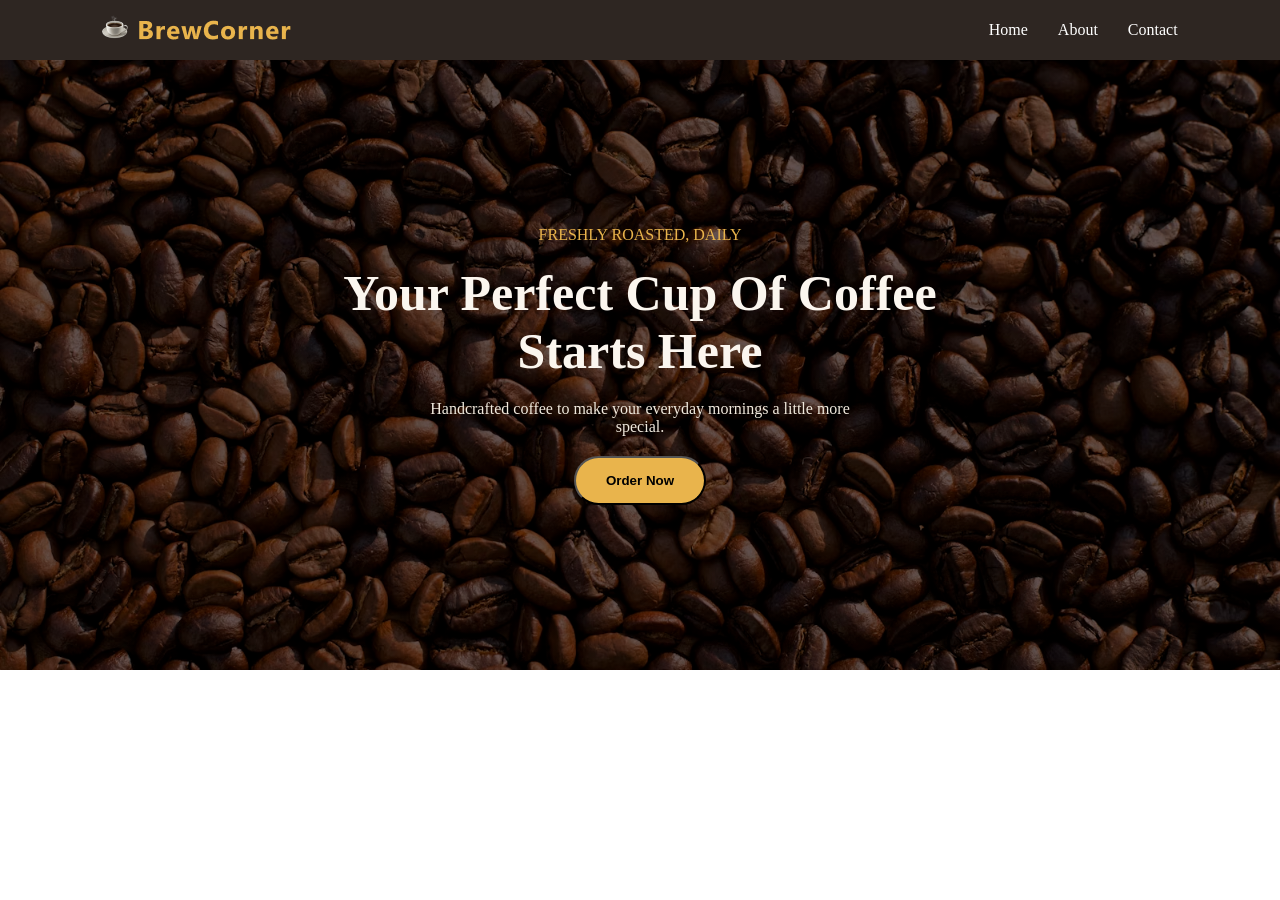
==== index.html @ 5af66982 "nav and header compleate" ====
<!doctype html>
<html lang="en">
  <head>
    <meta charset="UTF-8" />
    <meta name="viewport" content="width=device-width, initial-scale=1.0" />
    <title>BrawCorner</title>
    <link rel="stylesheet" href="style/style.css" />
  </head>
  <body>
    <!-- Nav Section -->
    <nav>
      <!-- Left nav -->
      <div class="nav-container">
        <img src="image/logo.png" alt="" />
      </div>
      <!-- Right nav -->
      <div class="nav-right">
        <ul>
          <li><a href="">Home</a></li>
          <li><a href="">About</a></li>
          <li><a href="">Contact</a></li>
        </ul>
      </div>
    </nav>
    <header>
      <section>
        <div>
          <p style="color: #E9B44C;">FRESHLY ROASTED, DAILY</p>
          <h2 >Your Perfect Cup Of Coffee <br> Starts Here</h2>
          <p style="color: #F0E9DD; margin-bottom: 20px;">
            Handcrafted coffee to make your everyday mornings a little more <br>
            special.
          </p>
          <button class="btn">Order Now</button>
        </div>
      </section>
    </header>
    <main></main>
    <footer></footer>
  </body>
</html>
---- style/style.css ----
* {
  margin: 0;
  padding: 0;
}
/* Common */
.btn {
  padding: 15px 30px;
  border-radius: 60px;
  font-weight: bold;
  background-color: #E9B44C;
}
/* Nav Section */
nav {
  display: flex;
  justify-content: space-between;
  background-color: #2e2622;
  padding: 15px 8%;
  align-items: center;
}
.nav-right ul {
  display: flex;
  list-style: none;
  gap: 30px;
}
.nav-right ul li a {
  text-decoration: none;
  color: white;
}
/* Header Section */
header {
  background-image:
    linear-gradient(rgba(0, 0, 0, 0.5), rgba(0, 0, 0, 0.5)),
    url(../image/bg-image.avif);
  height: 610px;
  /* width: 1440px; */
  background-size: cover;
  background-position: center;
  background-repeat: no-repeat;
  display: grid;
  justify-content: center;
  align-items: center;
  text-align: center;
  margin-bottom: 50px;
}
header section div h2 {
  color: #fbf6ef;
  font-size: 50px;
  margin-top: 20px;
  margin-bottom: 20px;
}
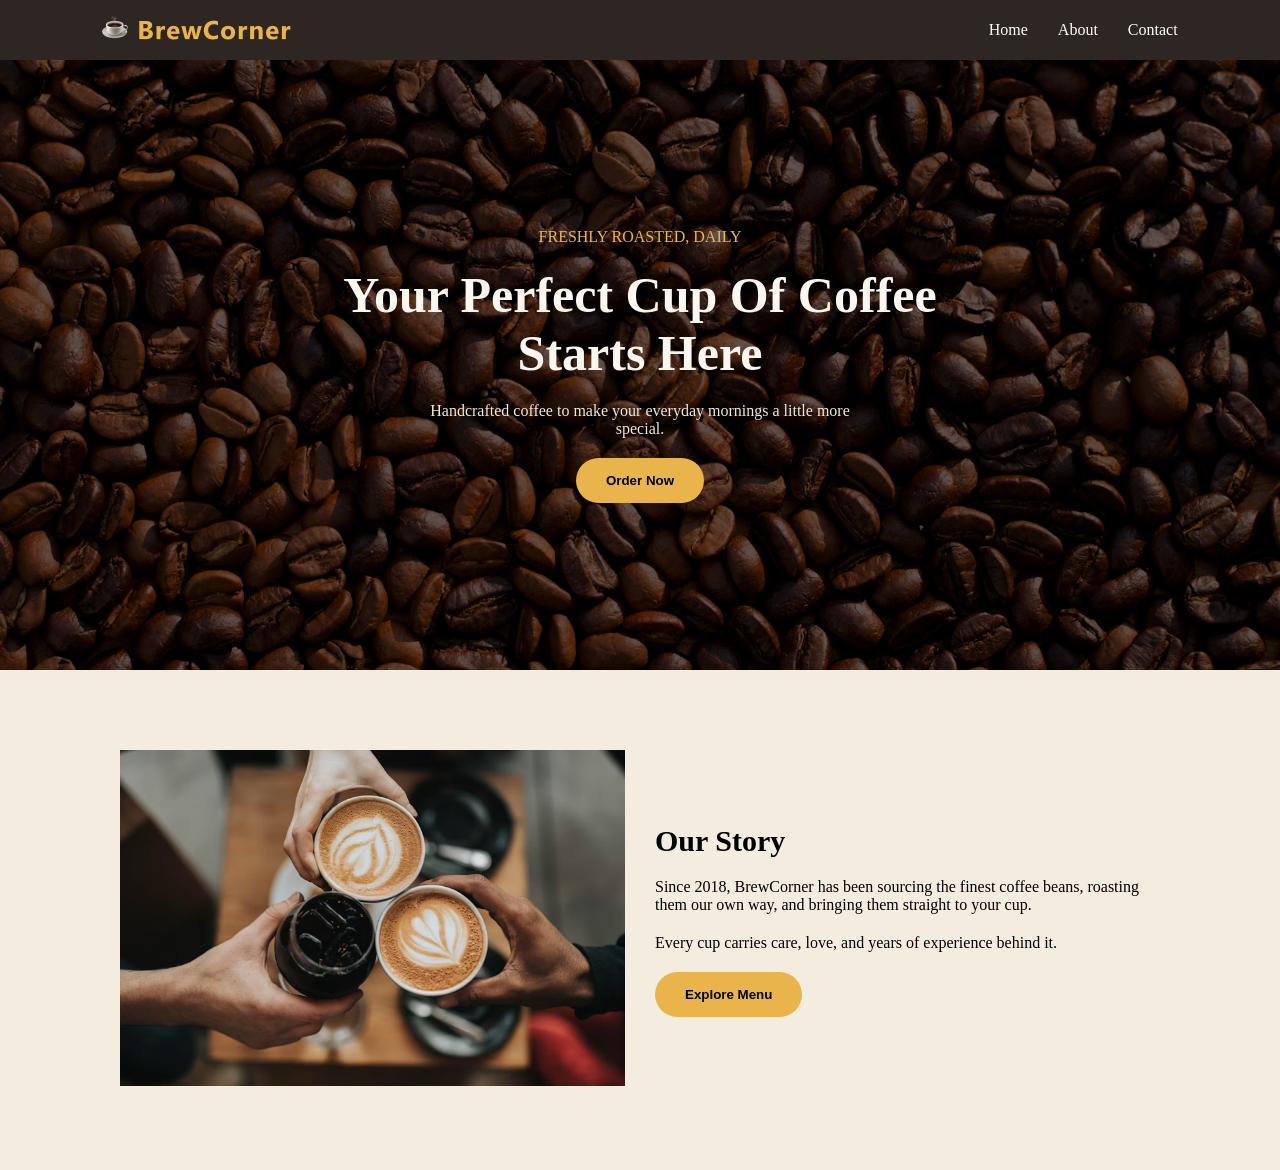
==== commit 05486fc9: "Our Story section compleate" ====
--- a/index.html
+++ b/index.html
@@ -23,19 +23,46 @@
       </div>
     </nav>
     <header>
+      <!-- Header Section -->
       <section>
         <div>
-          <p style="color: #E9B44C;">FRESHLY ROASTED, DAILY</p>
-          <h2 >Your Perfect Cup Of Coffee <br> Starts Here</h2>
-          <p style="color: #F0E9DD; margin-bottom: 20px;">
-            Handcrafted coffee to make your everyday mornings a little more <br>
+          <p style="color: #e9b44c">FRESHLY ROASTED, DAILY</p>
+          <h2>
+            Your Perfect Cup Of Coffee <br />
+            Starts Here
+          </h2>
+          <p style="color: #f0e9dd; margin-bottom: 20px">
+            Handcrafted coffee to make your everyday mornings a little more
+            <br />
             special.
           </p>
           <button class="btn">Order Now</button>
         </div>
       </section>
     </header>
-    <main></main>
+    <main>
+      <!-- Our Story Section -->
+      <section class="main-container">
+        <div class="story-main-container">
+          <!-- Left site -->
+          <div >
+            <img style="width: 100%;" src="image/our-story.avif" alt="" />
+          </div>
+          <!-- Right site -->
+          <div>
+            <h3 style="font-size: 30px;">Our Story</h3>
+            <p style="margin-top: 20px; margin-bottom: 20px;">
+              Since 2018, BrewCorner has been sourcing the finest coffee beans,
+              roasting them our own way, and bringing them straight to your cup.
+            </p>
+            <p style="margin-bottom: 20px;">
+              Every cup carries care, love, and years of experience behind it.
+            </p>
+            <button class="btn">Explore Menu</button>
+          </div>
+        </div>
+      </section>
+    </main>
     <footer></footer>
   </body>
 </html>
--- a/style/style.css
+++ b/style/style.css
@@ -8,6 +8,7 @@
   border-radius: 60px;
   font-weight: bold;
   background-color: #E9B44C;
+  border: none;
 }
 /* Nav Section */
 nav {
@@ -40,7 +41,7 @@
   justify-content: center;
   align-items: center;
   text-align: center;
-  margin-bottom: 50px;
+ 
 }
 header section div h2 {
   color: #fbf6ef;
@@ -48,3 +49,18 @@
   margin-top: 20px;
   margin-bottom: 20px;
 }
+/* Our Story Section */
+.main-container{
+  background-color: #f5ece0;
+}
+.story-main-container{
+  display: grid;
+  grid-template-columns: repeat(2, 1fr);
+  justify-content: center;
+  /* text-align: center; */
+  align-items: center;
+  gap: 30px;
+  padding: 80px 120px;
+ 
+
+}
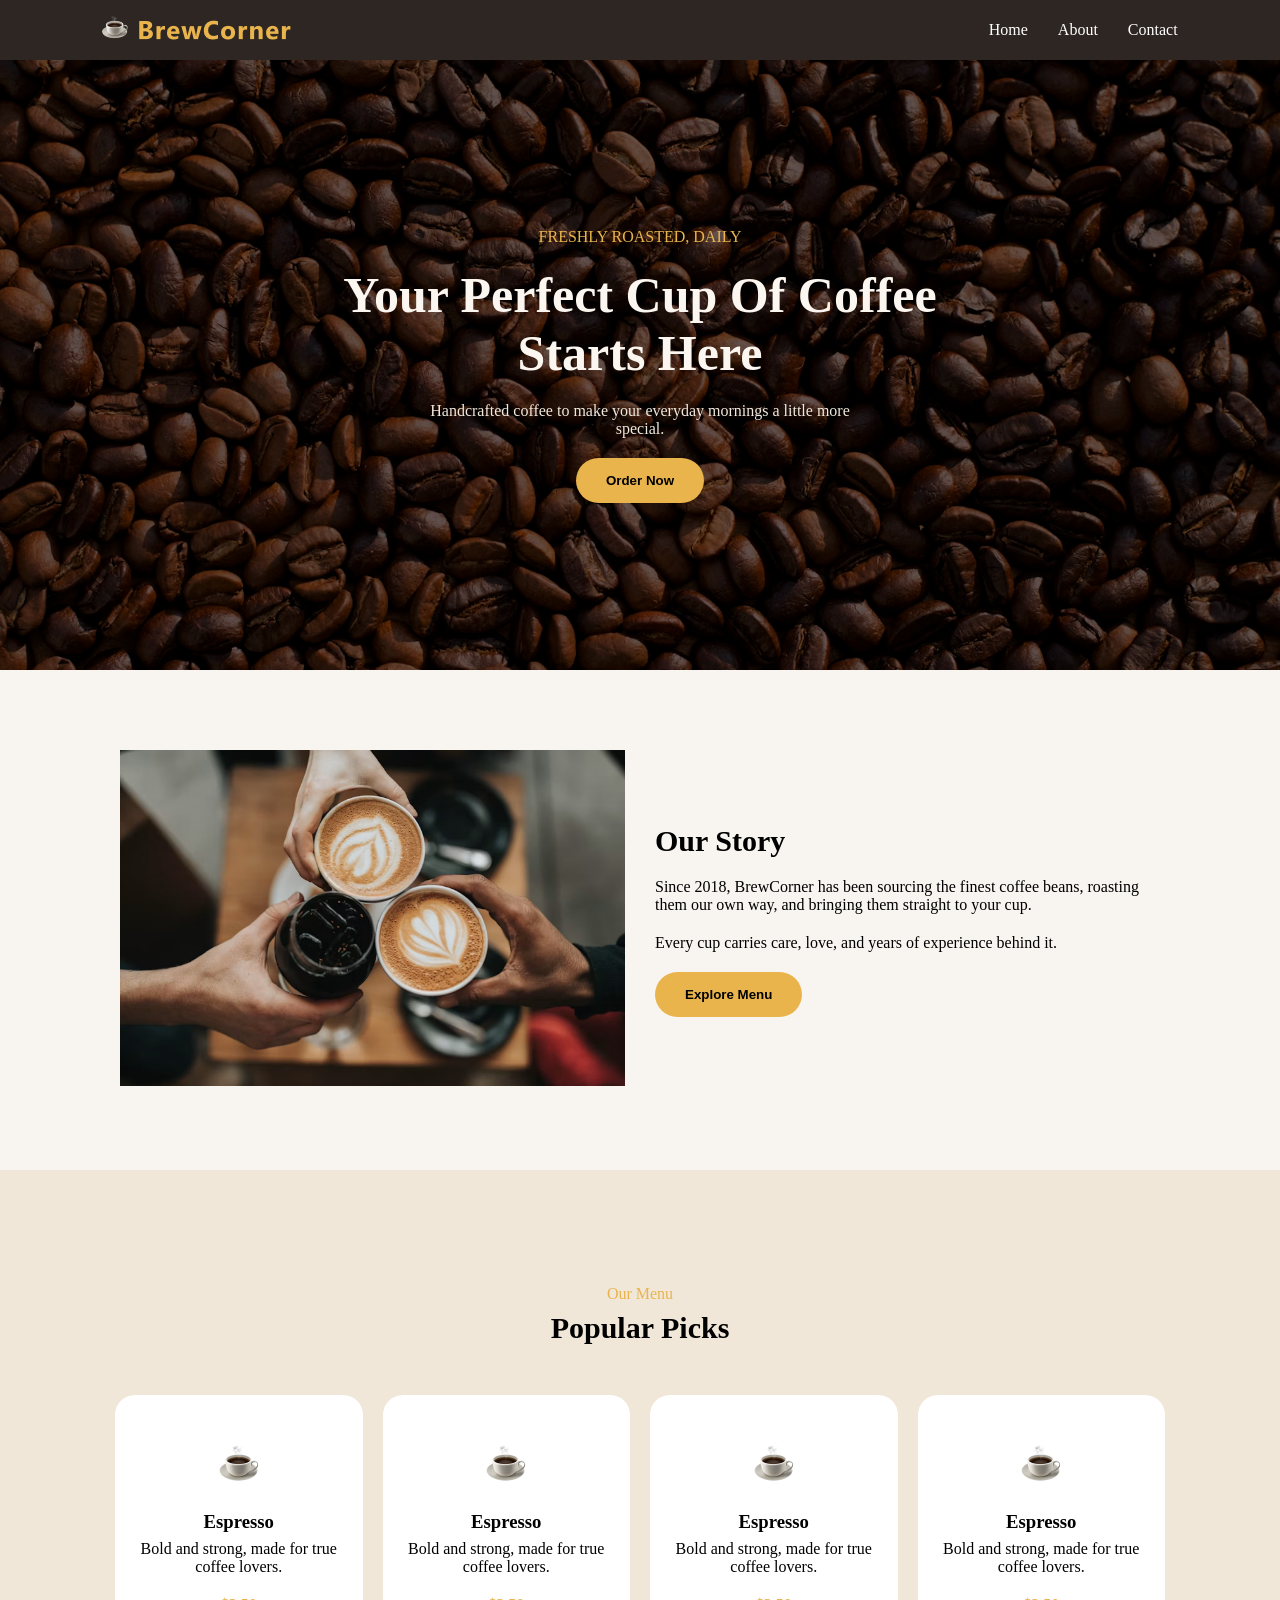
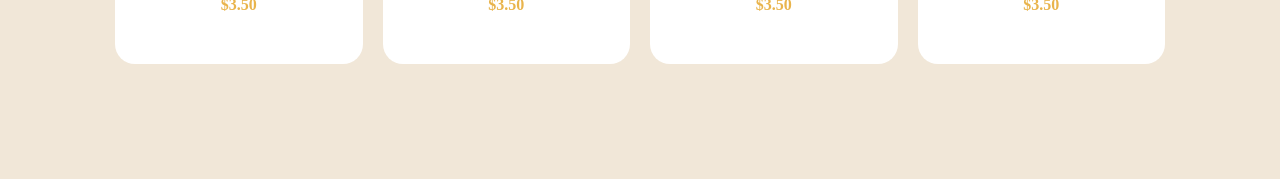
==== commit a5d88926: "Popular Picks Section" ====
--- a/index.html
+++ b/index.html
@@ -45,20 +45,69 @@
       <section class="main-container">
         <div class="story-main-container">
           <!-- Left site -->
-          <div >
-            <img style="width: 100%;" src="image/our-story.avif" alt="" />
+          <div>
+            <img style="width: 100%" src="image/our-story.avif" alt="" />
           </div>
           <!-- Right site -->
           <div>
-            <h3 style="font-size: 30px;">Our Story</h3>
-            <p style="margin-top: 20px; margin-bottom: 20px;">
+            <h3 style="font-size: 30px">Our Story</h3>
+            <p style="margin-top: 20px; margin-bottom: 20px">
               Since 2018, BrewCorner has been sourcing the finest coffee beans,
               roasting them our own way, and bringing them straight to your cup.
             </p>
-            <p style="margin-bottom: 20px;">
+            <p style="margin-bottom: 20px">
               Every cup carries care, love, and years of experience behind it.
             </p>
             <button class="btn">Explore Menu</button>
+          </div>
+        </div>
+      </section>
+      <!-- Popular Picks Section -->
+      <section>
+        <div class="popular-picks-mani-div">
+          <!-- top tex-->
+          <div class="top-tex">
+            <p>Our Menu</p>
+            <h2>Popular Picks</h2>
+          </div>
+          <div class="box-main">
+            <!-- box -->
+            <div class="popular-box">
+              <img src="image/cup.png" alt="" />
+              <h3 style="margin-top: 7px; margin-bottom: 7px">Espresso</h3>
+              <p style="margin-top: 7px; margin-bottom: 7px">
+                Bold and strong, made for true <br />
+                coffee lovers.
+              </p>
+              <p class="pclr">$3.50</p>
+            </div>
+            <div class="popular-box">
+              <img src="image/cup.png" alt="" />
+              <h3 style="margin-top: 7px; margin-bottom: 7px">Espresso</h3>
+              <p style="margin-top: 7px; margin-bottom: 7px">
+                Bold and strong, made for true <br />
+                coffee lovers.
+              </p>
+              <p class="pclr">$3.50</p>
+            </div>
+            <div class="popular-box">
+              <img src="image/cup.png" alt="" />
+              <h3 style="margin-top: 7px; margin-bottom: 7px">Espresso</h3>
+              <p style="margin-top: 7px; margin-bottom: 7px">
+                Bold and strong, made for true <br />
+                coffee lovers.
+              </p>
+              <p class="pclr">$3.50</p>
+            </div>
+            <div class="popular-box">
+              <img src="image/cup.png" alt="" />
+              <h3 style="margin-top: 7px; margin-bottom: 7px">Espresso</h3>
+              <p style="margin-top: 7px; margin-bottom: 7px">
+                Bold and strong, made for true <br />
+                coffee lovers.
+              </p>
+              <p class="pclr">$3.50</p>
+            </div>
           </div>
         </div>
       </section>
--- a/style/style.css
+++ b/style/style.css
@@ -7,7 +7,7 @@
   padding: 15px 30px;
   border-radius: 60px;
   font-weight: bold;
-  background-color: #E9B44C;
+  background-color: #e9b44c;
   border: none;
 }
 /* Nav Section */
@@ -41,7 +41,6 @@
   justify-content: center;
   align-items: center;
   text-align: center;
- 
 }
 header section div h2 {
   color: #fbf6ef;
@@ -50,10 +49,10 @@
   margin-bottom: 20px;
 }
 /* Our Story Section */
-.main-container{
-  background-color: #f5ece0;
+.main-container {
+  background-color: #f8f4ef;
 }
-.story-main-container{
+.story-main-container {
   display: grid;
   grid-template-columns: repeat(2, 1fr);
   justify-content: center;
@@ -61,6 +60,44 @@
   align-items: center;
   gap: 30px;
   padding: 80px 120px;
- 
-
-}+}
+/* Popular Picks Section */
+.top-tex {
+  align-items: center;
+  text-align: center;
+}
+.top-tex p {
+  color: #e9b44c;
+  margin-bottom: 8px;
+}
+.top-tex h2 {
+  font-size: 30px;
+}
+.popular-picks-mani-div {
+  padding: 115px;
+  background-color: #f1e7d8;
+  
+}
+.box-main {
+  display: grid;
+  grid-template-columns: repeat(4, 1fr);
+  gap: 20px;
+  align-items: center;
+  text-align: center;
+  /* justify-content: center; */
+}
+.popular-box {
+  background-color: white;
+  /* height: 260px; */
+  padding: 50px 20px;
+  border-radius: 20px;
+  margin-top: 50px;
+}
+.pclr{
+  color: #e9b44c;
+  font-weight: bold;
+  margin-top: 20px;
+}
+.popular-box img{
+  margin-bottom: 15px;
+}
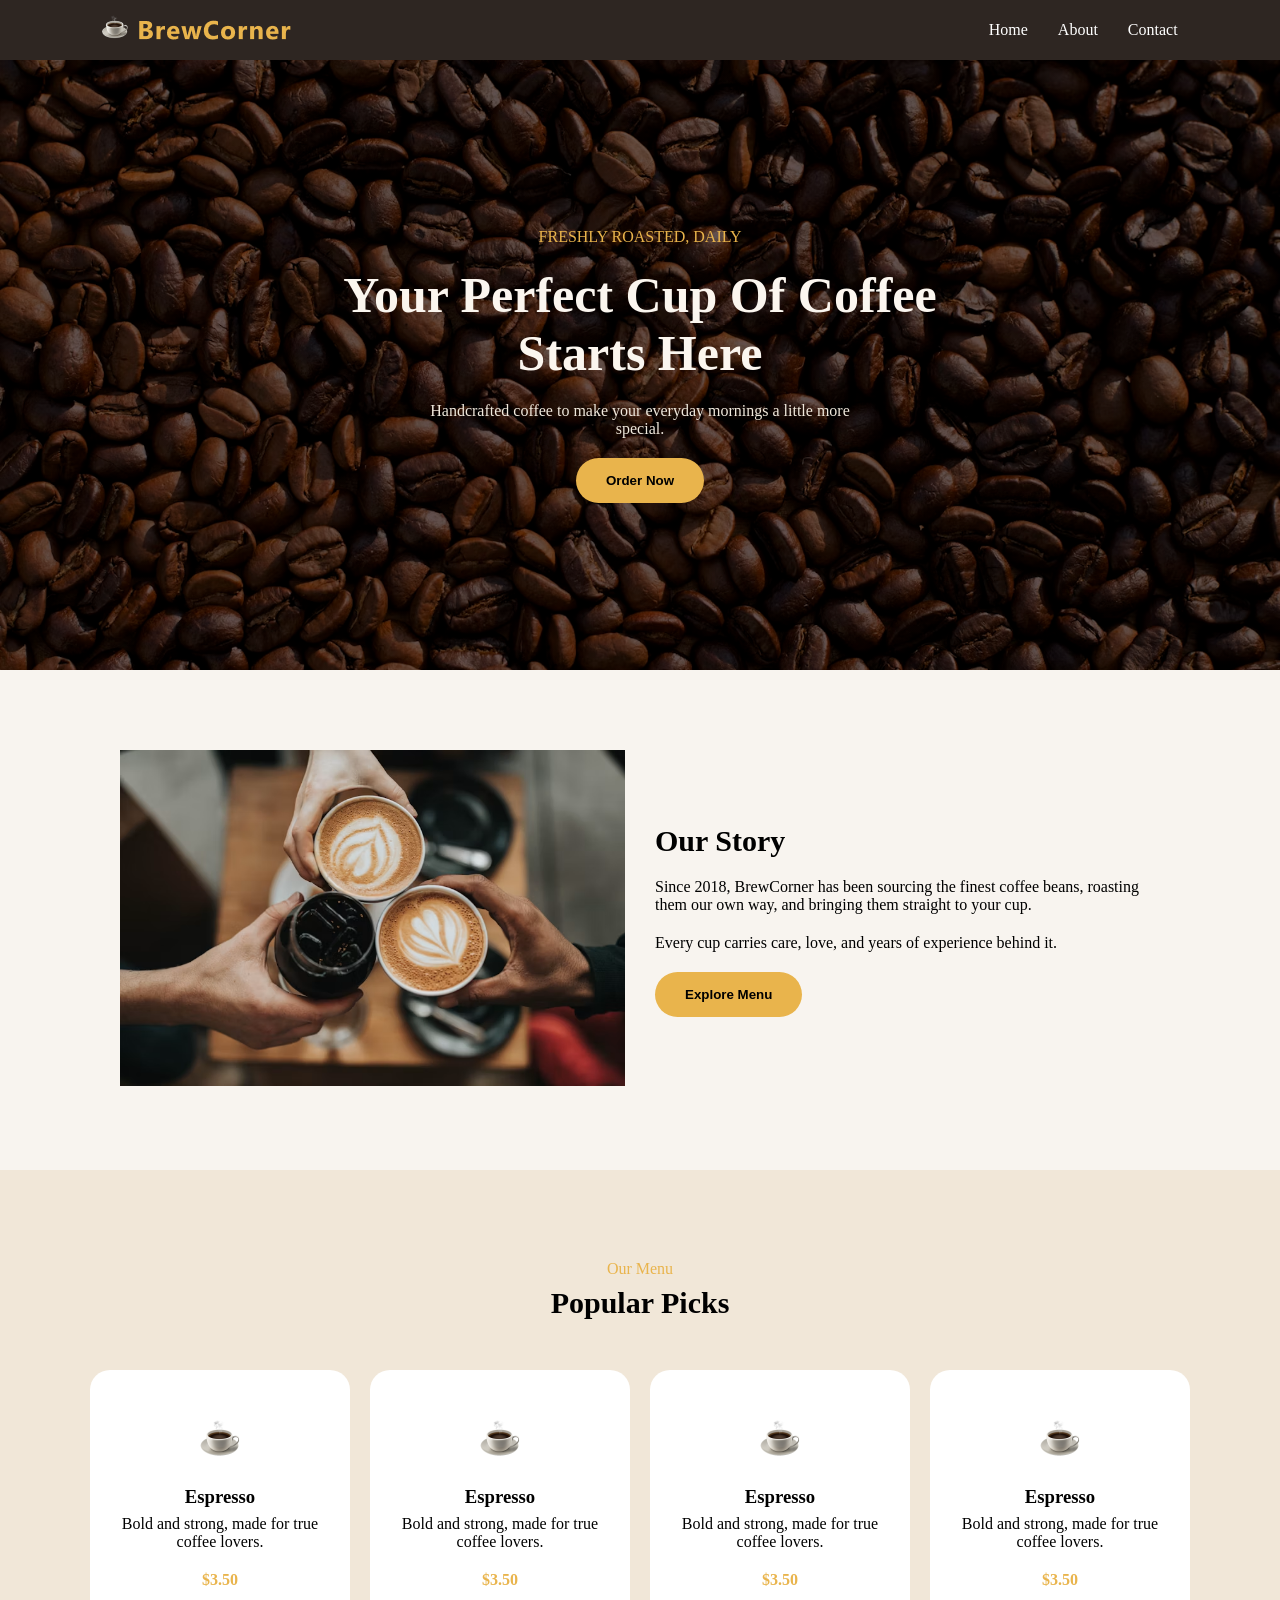
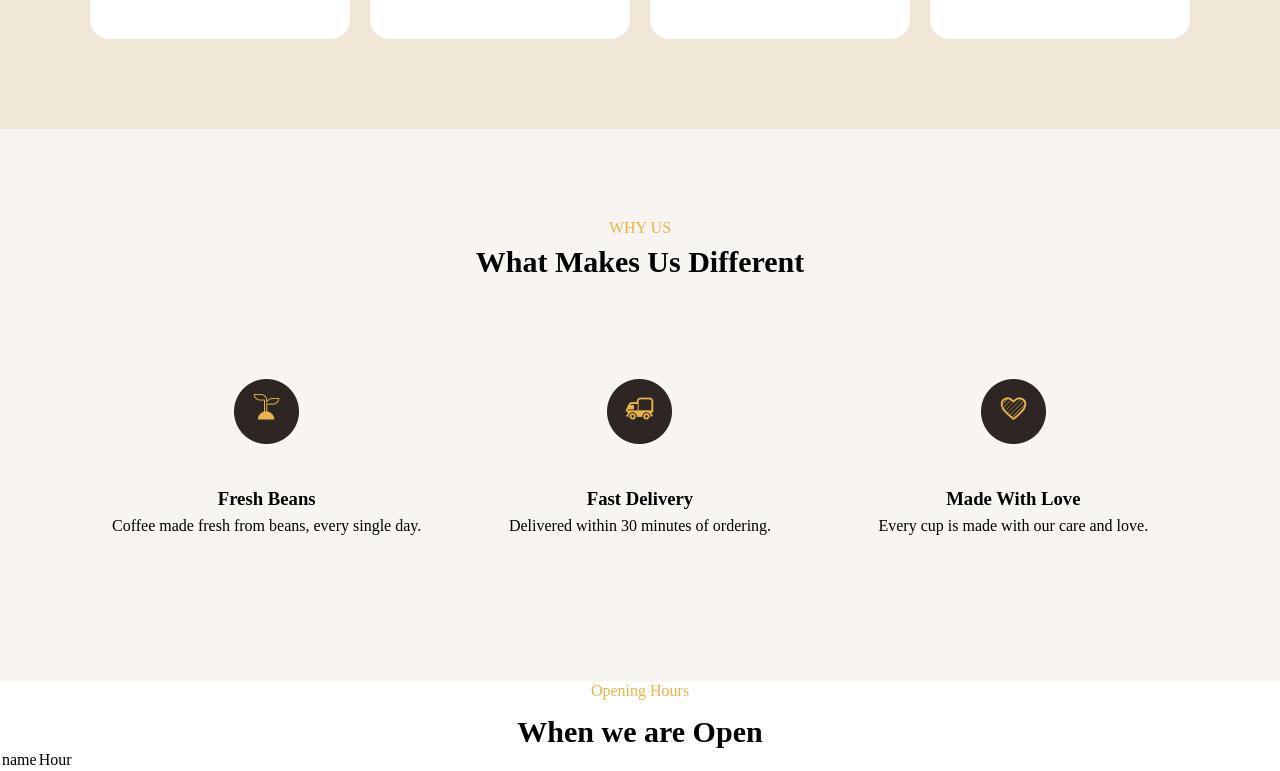
==== commit 97e8e4a1: "2 section update" ====
--- a/index.html
+++ b/index.html
@@ -111,6 +111,61 @@
           </div>
         </div>
       </section>
+      <!-- What Makes Section -->
+      <section>
+        <div class="popular-picks-mani-div2">
+          <!-- top tex-->
+          <div class="top-tex2">
+            <p>WHY US</p>
+            <h2>What Makes Us Different</h2>
+          </div>
+          <div class="box-main2">
+            <!-- box -->
+            <div class="popular-box2">
+              <img src="image/Margin.png" alt="" />
+              <h3 style="margin-top: 7px; margin-bottom: 7px">Fresh Beans</h3>
+              <p style="margin-top: 7px; margin-bottom: 7px">
+                Coffee made fresh from beans, every single day.
+              </p>
+            </div>
+            <div class="popular-box2">
+              <img src="image/Margin (1).png" alt="" />
+              <h3 style="margin-top: 7px; margin-bottom: 7px">Fast Delivery</h3>
+              <p style="margin-top: 7px; margin-bottom: 7px">
+                Delivered within 30 minutes of ordering.
+              </p>
+            </div>
+            <div class="popular-box2">
+              <img src="image/Margin (2).png" alt="" />
+              <h3 style="margin-top: 7px; margin-bottom: 7px">
+                Made With Love
+              </h3>
+              <p style="margin-top: 7px; margin-bottom: 7px">
+                Every cup is made with our care and love.
+              </p>
+            </div>
+          </div>
+        </div>
+      </section>
+      <!-- Table Section -->
+      <section>
+        <div class="table-main-div">
+          <!-- top tex -->
+          <div class="table-top-tex">
+            <p>Opening Hours</p>
+            <h2>When we are Open</h2>
+          </div>
+          <!-- table -->
+          <div >
+            <table class="Table-body-div">
+              <thead>
+                <td>name</td>
+                <td>Hour</td>
+              </thead>
+            </table>
+          </div>
+        </div>
+      </section>
     </main>
     <footer></footer>
   </body>
--- a/style/style.css
+++ b/style/style.css
@@ -74,7 +74,7 @@
   font-size: 30px;
 }
 .popular-picks-mani-div {
-  padding: 115px;
+  padding: 90px;
   background-color: #f1e7d8;
   
 }
@@ -101,3 +101,60 @@
 .popular-box img{
   margin-bottom: 15px;
 }
+/* What Makes Section */
+.top-tex2 {
+  align-items: center;
+  text-align: center;
+}
+.top-tex2 p {
+  color: #e9b44c;
+  margin-bottom: 8px;
+}
+.top-tex2 h2 {
+  font-size: 30px;
+}
+.popular-picks-mani-div2 {
+  padding: 90px;
+  background-color: #f8f4ef;
+  
+}
+.box-main2 {
+  display: grid;
+  grid-template-columns: repeat(3, 1fr);
+  gap: 20px;
+  align-items: center;
+  text-align: center;
+  /* justify-content: center; */
+}
+.popular-box2 {
+  padding: 50px 20px;
+  border-radius: 20px;
+  margin-top: 50px;
+}
+.pclr2{
+  color: #e9b44c;
+  font-weight: bold;
+  margin-top: 20px;
+}
+.popular-box2 img{
+  margin-bottom: 15px;
+}
+/* Table Section */
+.table-top-tex{
+  text-align: center;
+  justify-content: center;
+  align-items: center;
+  
+}
+.table-top-tex p{
+  color: #e9b44c;
+  margin-bottom: 15px;
+}
+.table-top-tex h2{
+  font-size: 30px;
+}
+.Table-body-div{
+  text-align: center;
+  justify-content: center;
+  align-items: center;
+}
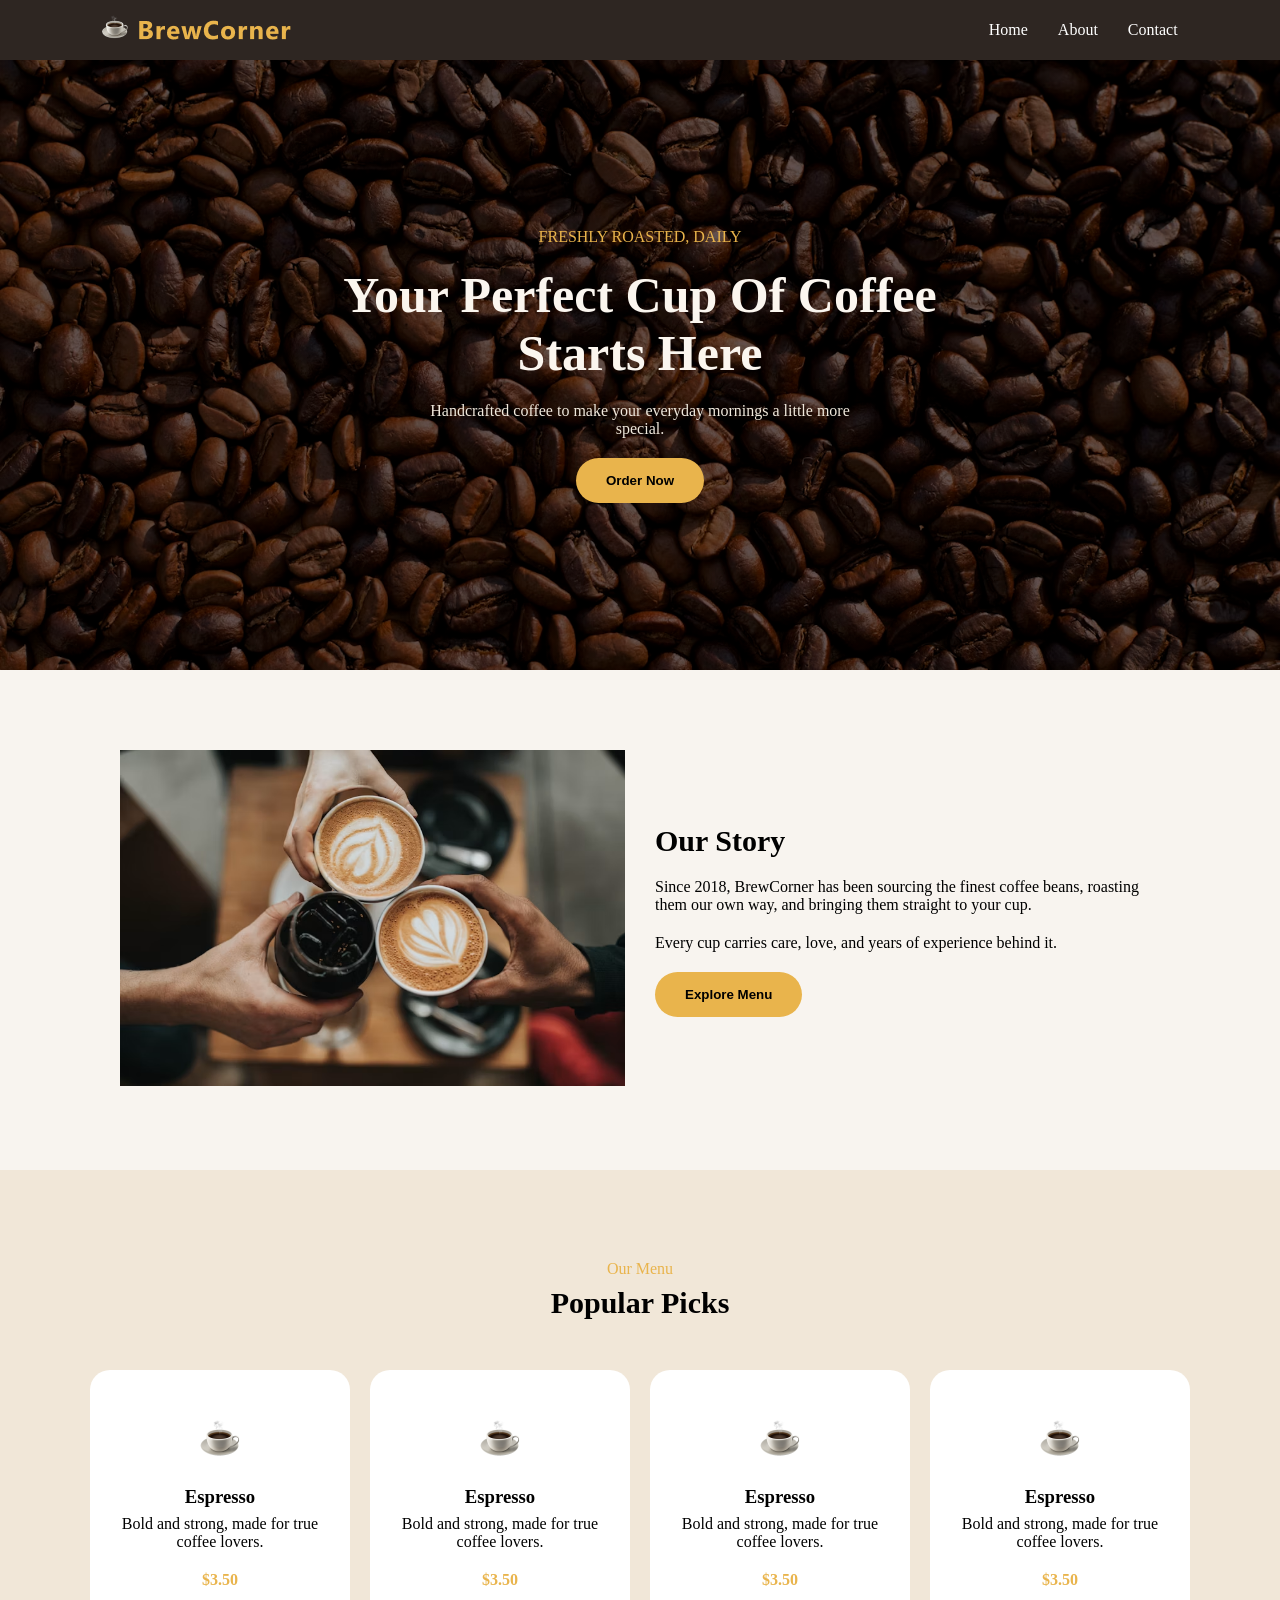
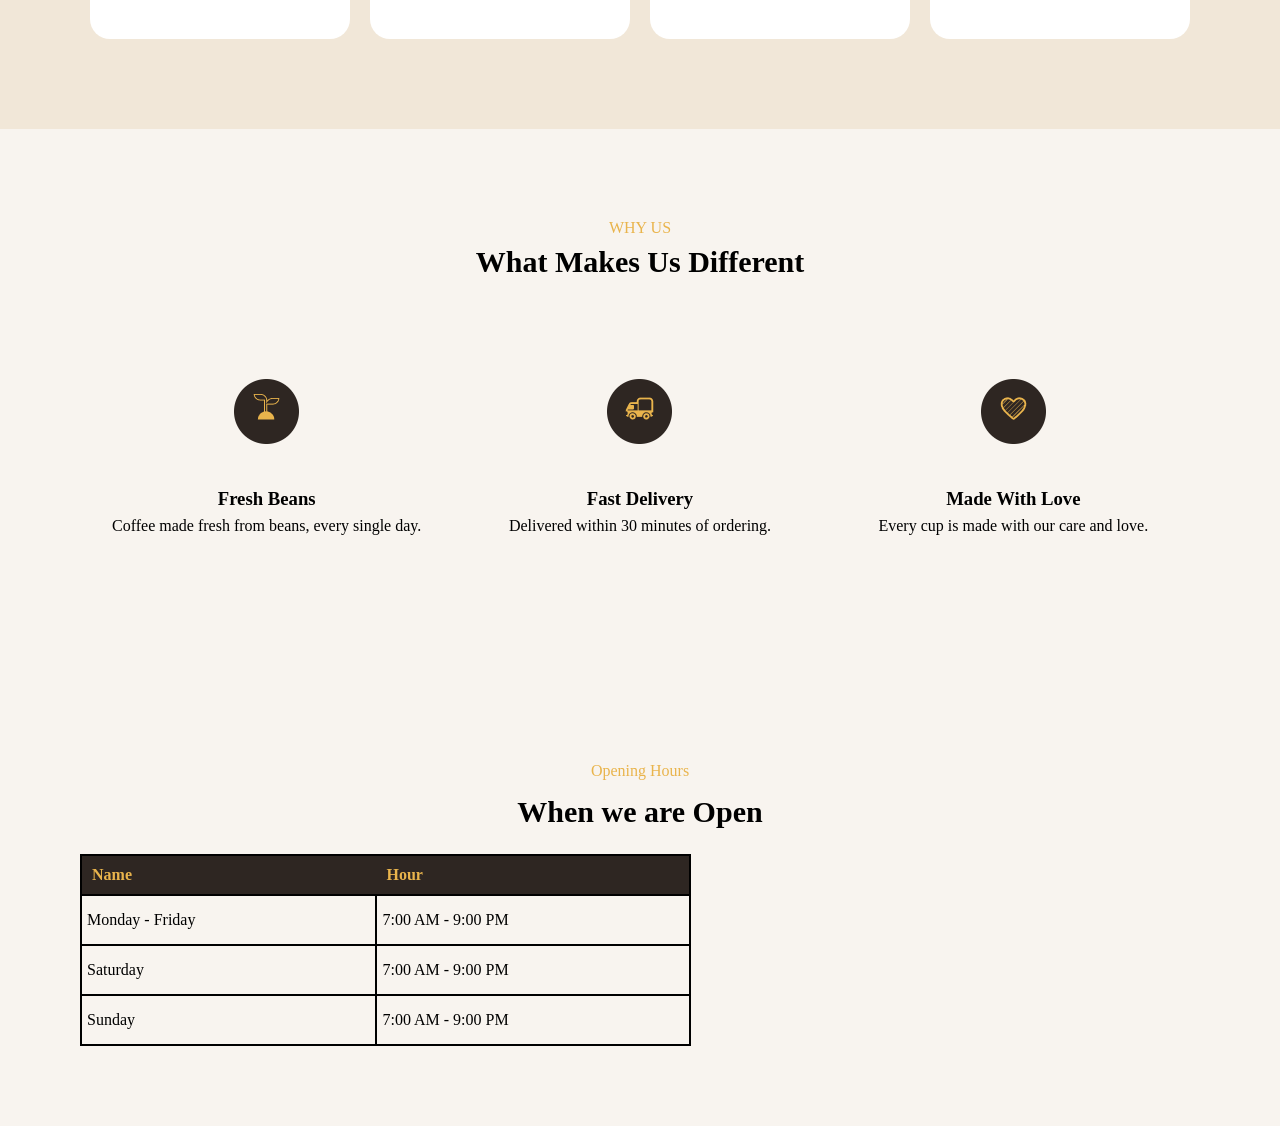
==== commit 802d1950: "table compleate" ====
--- a/index.html
+++ b/index.html
@@ -156,14 +156,29 @@
             <h2>When we are Open</h2>
           </div>
           <!-- table -->
-          <div >
-            <table class="Table-body-div">
-              <thead>
-                <td>name</td>
-                <td>Hour</td>
-              </thead>
-            </table>
-          </div>
+
+          <table class="Table-body-div">
+            <thead>
+              <tr>
+                <th>Name</th>
+                <th>Hour</th>
+              </tr>
+            </thead>
+            <tbody>
+              <tr>
+                <td>Monday - Friday</td>
+                <td>7:00 AM - 9:00 PM</td>
+              </tr>
+              <tr>
+                <td>Saturday</td>
+                <td>7:00 AM - 9:00 PM</td>
+              </tr>
+              <tr>
+                <td>Sunday</td>
+                <td>7:00 AM - 9:00 PM</td>
+              </tr>
+            </tbody>
+          </table>
         </div>
       </section>
     </main>
--- a/style/style.css
+++ b/style/style.css
@@ -76,7 +76,6 @@
 .popular-picks-mani-div {
   padding: 90px;
   background-color: #f1e7d8;
-  
 }
 .box-main {
   display: grid;
@@ -93,12 +92,12 @@
   border-radius: 20px;
   margin-top: 50px;
 }
-.pclr{
+.pclr {
   color: #e9b44c;
   font-weight: bold;
   margin-top: 20px;
 }
-.popular-box img{
+.popular-box img {
   margin-bottom: 15px;
 }
 /* What Makes Section */
@@ -116,7 +115,6 @@
 .popular-picks-mani-div2 {
   padding: 90px;
   background-color: #f8f4ef;
-  
 }
 .box-main2 {
   display: grid;
@@ -131,30 +129,56 @@
   border-radius: 20px;
   margin-top: 50px;
 }
-.pclr2{
+.pclr2 {
   color: #e9b44c;
   font-weight: bold;
   margin-top: 20px;
 }
-.popular-box2 img{
+.popular-box2 img {
   margin-bottom: 15px;
 }
 /* Table Section */
-.table-top-tex{
+.table-main-div{
+  background-color: #f8f4ef;
+  justify-items: center;
+  padding: 80px;
+}
+.table-top-tex {
   text-align: center;
-  justify-content: center;
-  align-items: center;
-  
+  /* justify-content: center; */
+  /* align-items: center; */
 }
-.table-top-tex p{
+.table-top-tex p {
   color: #e9b44c;
   margin-bottom: 15px;
 }
-.table-top-tex h2{
+.table-top-tex h2 {
   font-size: 30px;
 }
-.Table-body-div{
-  text-align: center;
+.Table-body-div {
+  border: 2px solid black;
+  border-collapse: collapse;
+  margin-top: 25px;
+
+}
+.table-container {
+  display: grid;
   justify-content: center;
-  align-items: center;
-}+  /* align-items: center; */
+  padding: 50px 50px;
+
+}
+tbody td {
+  border: 2px solid black;
+  /* border-collapse: collapse; */
+  padding: 15px 180px 15px 5px;
+
+}
+thead{
+  background-color: #2e2622;
+}
+thead th{
+  color: #e9b44c;
+  padding: 10px 10px;
+  text-align: left;
+}
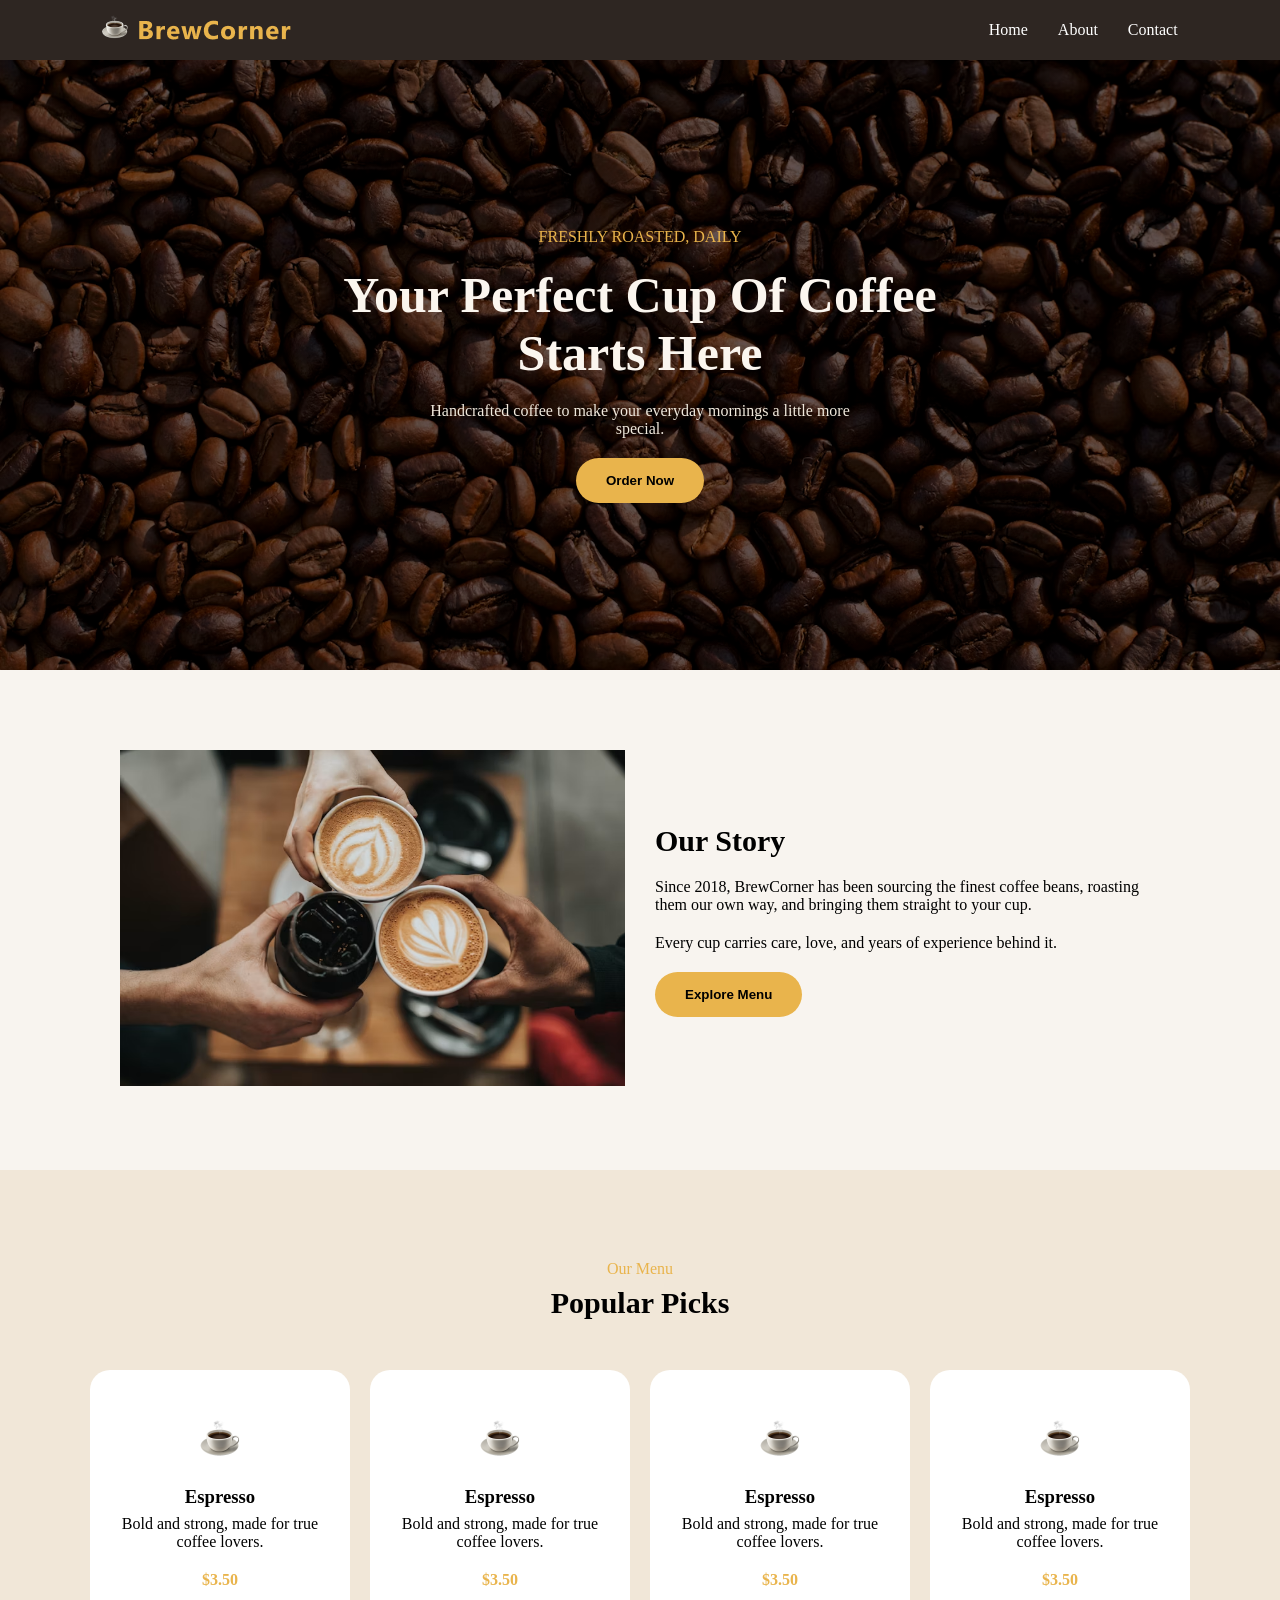
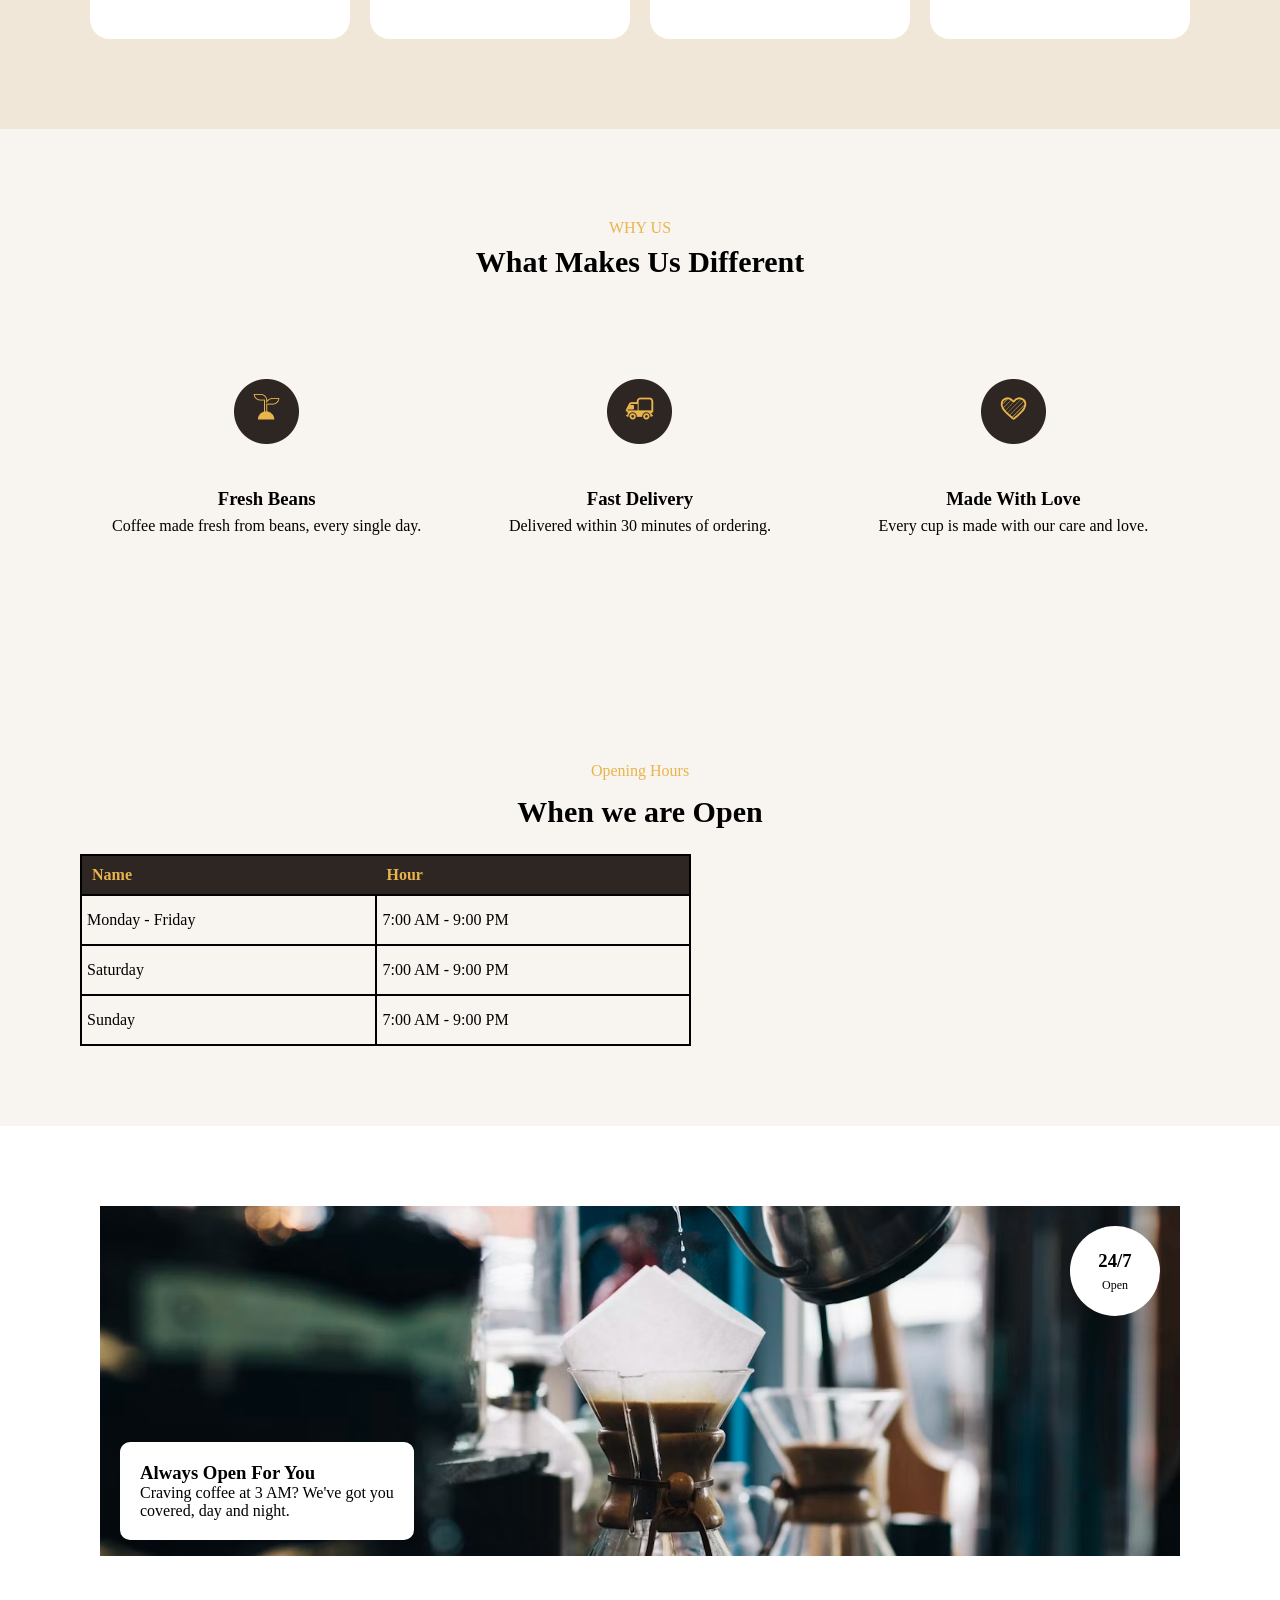
==== commit 0836ce6c: "90% work compleate" ====
--- a/index.html
+++ b/index.html
@@ -181,6 +181,21 @@
           </table>
         </div>
       </section>
+      <!-- image design -->
+       <section class="main-senction-img">
+        <div class="img-main2">
+          <img class="posison" src="image/footer-img.avif" alt="">
+        </div>
+        <div class="left-boxin">
+          <h3>Always Open For You</h3>
+          <p>Craving coffee at 3 AM? We've got you</p>
+          <p>covered, day and night.</p>
+        </div>
+        <div class="right-boxin">
+          <h3>24/7</h3>
+          <p style="font-size: 12px;">Open</p>
+        </div>
+       </section>
     </main>
     <footer></footer>
   </body>
--- a/style/style.css
+++ b/style/style.css
@@ -138,7 +138,7 @@
   margin-bottom: 15px;
 }
 /* Table Section */
-.table-main-div{
+.table-main-div {
   background-color: #f8f4ef;
   justify-items: center;
   padding: 80px;
@@ -159,26 +159,56 @@
   border: 2px solid black;
   border-collapse: collapse;
   margin-top: 25px;
-
 }
 .table-container {
   display: grid;
   justify-content: center;
   /* align-items: center; */
   padding: 50px 50px;
-
 }
 tbody td {
   border: 2px solid black;
   /* border-collapse: collapse; */
   padding: 15px 180px 15px 5px;
-
-}
-thead{
+}
+thead {
   background-color: #2e2622;
 }
-thead th{
+thead th {
   color: #e9b44c;
   padding: 10px 10px;
   text-align: left;
 }
+/* image design */
+.main-senction-img {
+  position: relative;
+}
+.img-main2 {
+  padding: 80px 100px;
+}
+.img-main2 img {
+  width: 100%;
+  height: 350px;
+  object-fit: cover;
+}
+.left-boxin {
+  position: absolute;
+  bottom: 100px;
+  left: 120px;
+  background-color: white;
+  padding: 20px;
+  border-radius: 10px;
+}
+.right-boxin{
+  position: absolute;
+  display: grid;
+  height: 50px;
+  width: 50px;
+  top: 100px;
+  right: 120px;
+  background-color: white;
+  padding: 20px;
+  text-align: center;
+  align-items: center;
+  border-radius: 50%;
+}
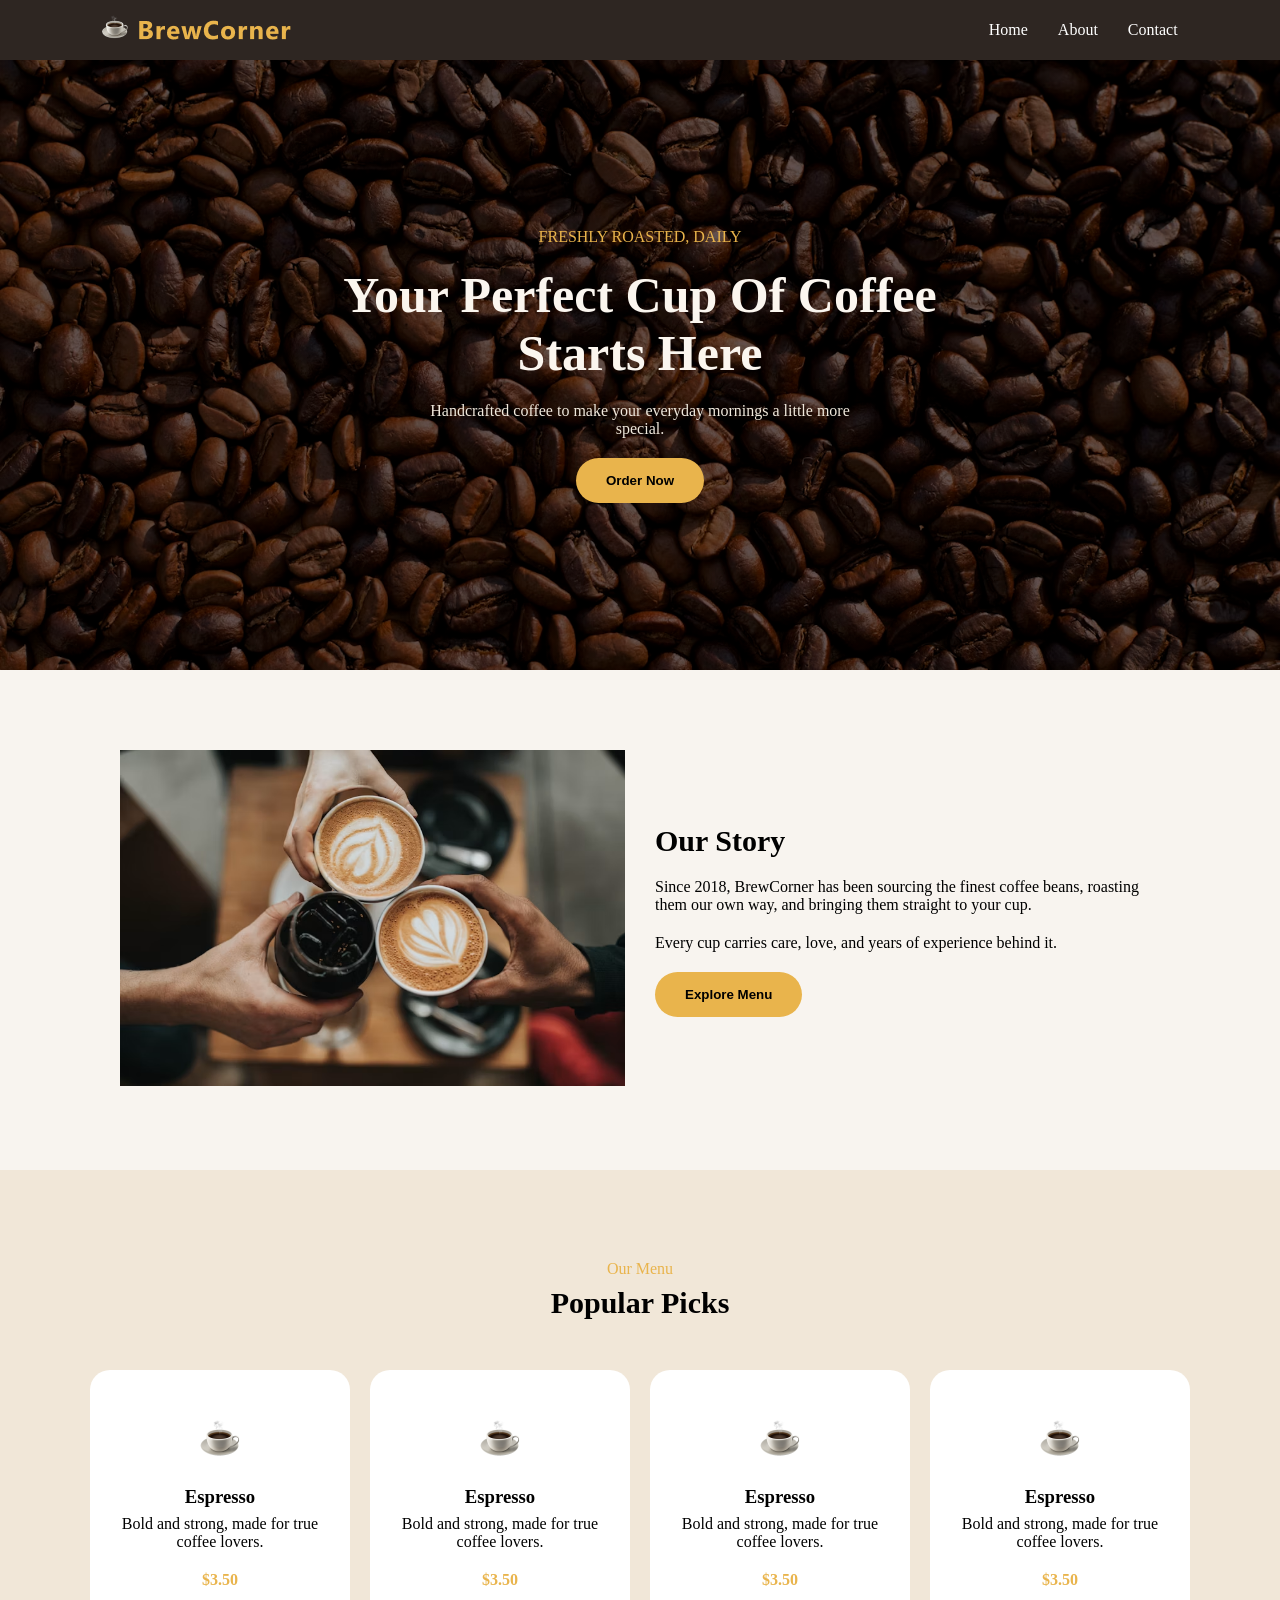
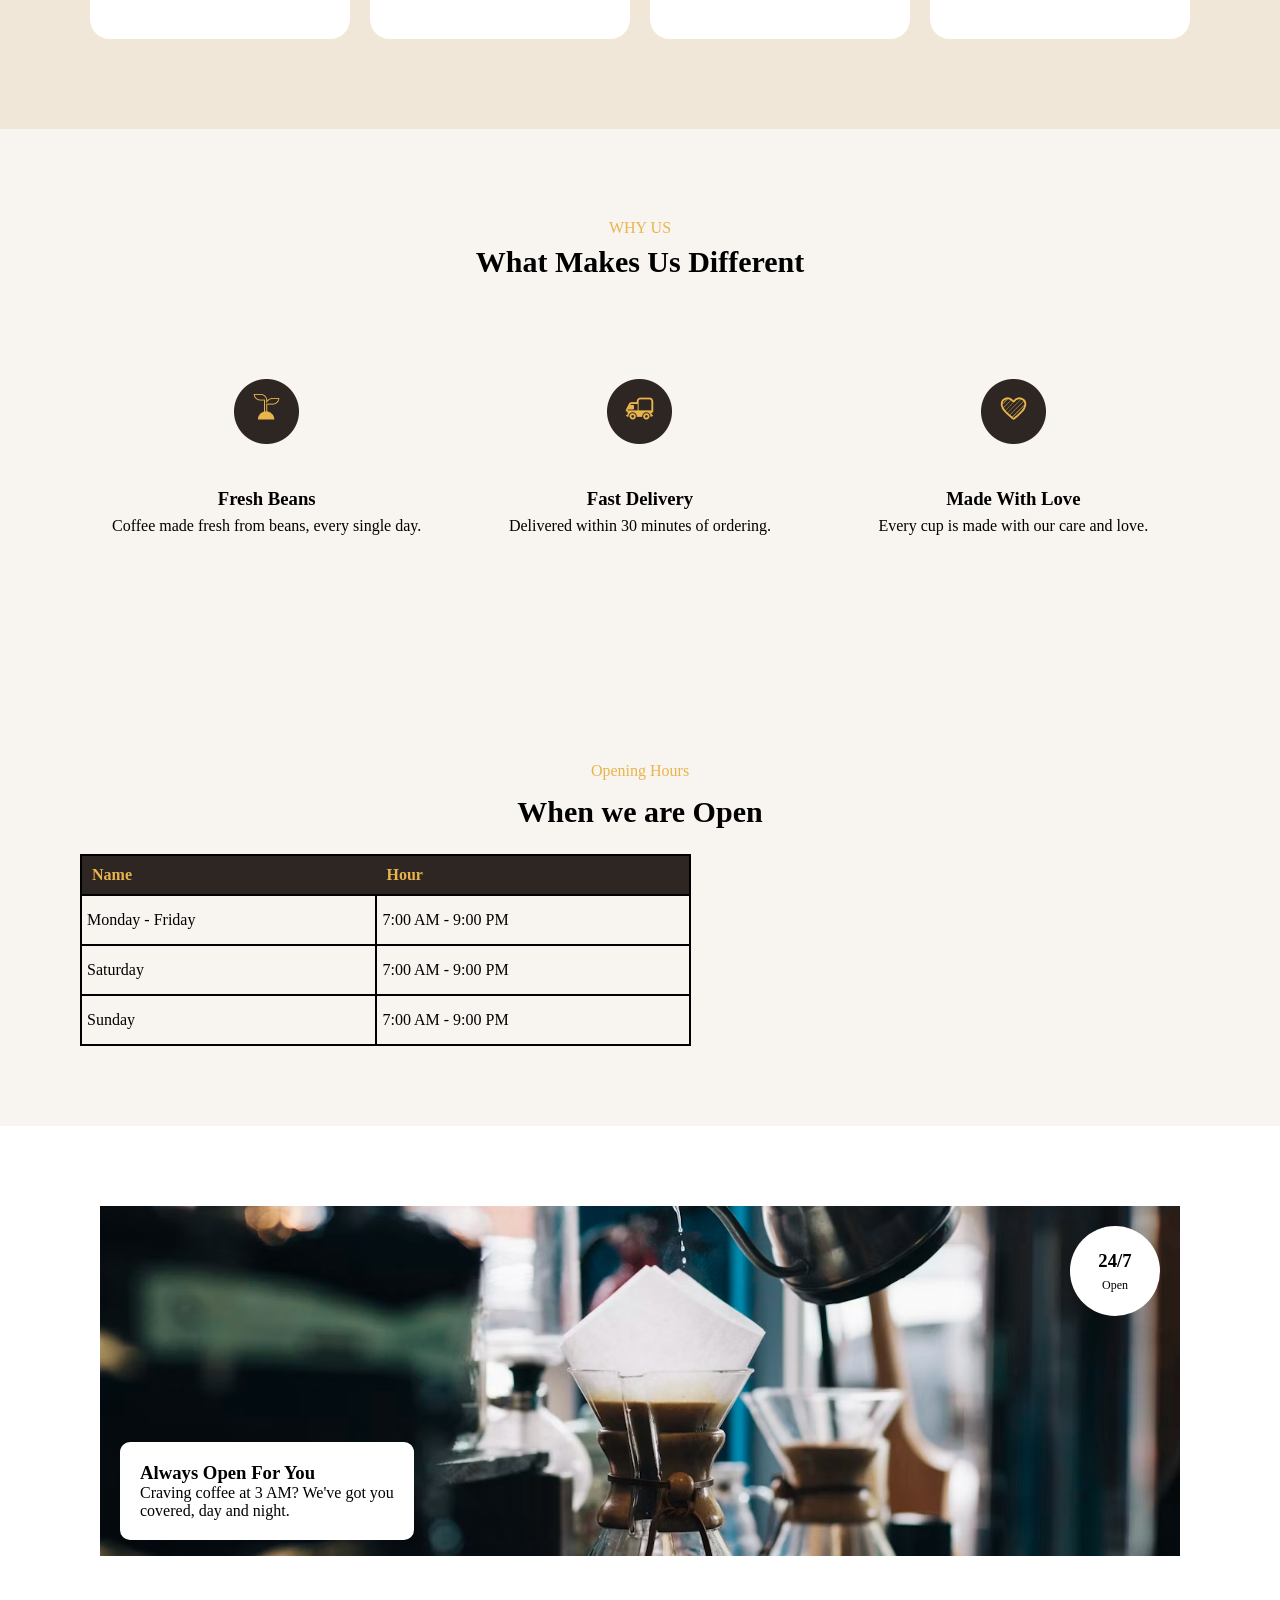
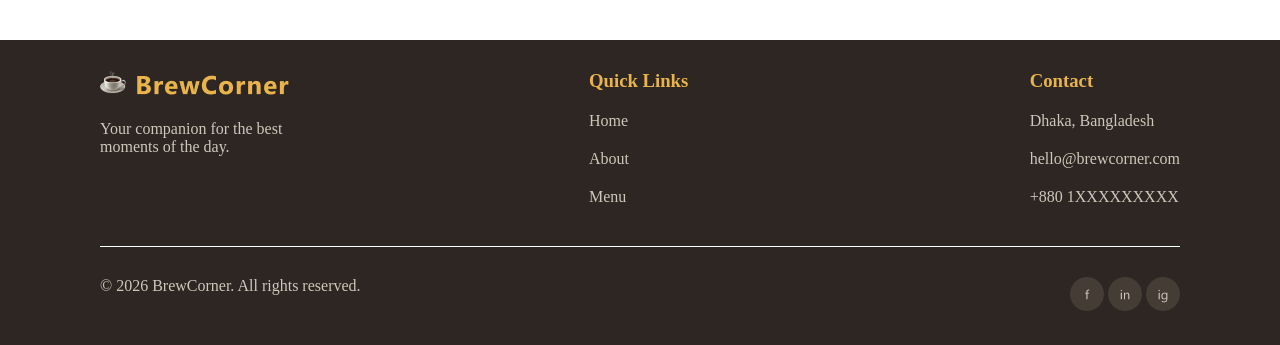
==== commit 094f4de4: "full compleate" ====
--- a/index.html
+++ b/index.html
@@ -182,9 +182,9 @@
         </div>
       </section>
       <!-- image design -->
-       <section class="main-senction-img">
+      <section class="main-senction-img">
         <div class="img-main2">
-          <img class="posison" src="image/footer-img.avif" alt="">
+          <img class="posison" src="image/footer-img.avif" alt="" />
         </div>
         <div class="left-boxin">
           <h3>Always Open For You</h3>
@@ -193,10 +193,50 @@
         </div>
         <div class="right-boxin">
           <h3>24/7</h3>
-          <p style="font-size: 12px;">Open</p>
-        </div>
-       </section>
+          <p style="font-size: 12px">Open</p>
+        </div>
+      </section>
     </main>
-    <footer></footer>
+    <footer>
+      <!-- Footer Section -->
+      <section>
+        <div class="footer-main-div">
+          <!-- fast 3 section -->
+          <div class="fast-footer-div-main">
+            <div>
+              <img src="image/logo.png" alt="" />
+              <p style=" margin-top: 20px; color: #CFC6BB">
+                Your companion for the best moments of the day.
+              </p>
+            </div>
+            <div>
+              <h3 style="color: #e9b44c">Quick Links</h3>
+              <ul class="footer-ul">
+                <li><a href="">Home</a></li>
+                <li><a href="">About</a></li>
+                <li><a href="">Menu</a></li>
+              </ul>
+            </div>
+            <div class="footer-contanc">
+              <h3 style="color: #e9b44c">Contact</h3>
+              <p>Dhaka, Bangladesh</p>
+              <p>hello@brewcorner.com</p>
+              <p>+880 1XXXXXXXXX</p>
+            </div>
+            
+          </div>
+          <hr class="hrfoot">
+          <!-- last 2 section -->
+          <div class="last-footer-mdiv">
+            <p style="color: #CFC6BB;">© 2026 BrewCorner. All rights reserved.</p>
+            <div>
+              <a href=""><img src="image/sosal (1).png" alt=""></a>
+              <a href=""><img src="image/sosal (3).png" alt=""></a>
+              <a href=""><img src="image/sosal (2).png" alt=""></a>
+            </div>
+          </div>
+        </div>
+      </section>
+    </footer>
   </body>
 </html>
--- a/style/style.css
+++ b/style/style.css
@@ -199,7 +199,7 @@
   padding: 20px;
   border-radius: 10px;
 }
-.right-boxin{
+.right-boxin {
   position: absolute;
   display: grid;
   height: 50px;
@@ -212,3 +212,47 @@
   align-items: center;
   border-radius: 50%;
 }
+/* Footer */
+.footer-main-div {
+  /* width: 100%; */
+  /* height: 400px; */
+  background-color: #2e2622;
+  padding: 30px 100px;
+}
+.fast-footer-div-main {
+  display: grid;
+  grid-template-columns: repeat(3, 1fr);
+  /* justify-content: space-around; */
+  gap: 300px;
+}
+.footer-ul li,
+a {
+  list-style: none;
+  text-decoration: none;
+  color: #CFC6BB;
+  margin-top: 20px;
+  margin-bottom: 10px;
+}
+.footer-contanc{
+  list-style: none;
+  text-decoration: none;
+  color: #CFC6BB;
+  
+}
+.footer-contanc p{
+  margin-top: 20px;
+  margin-bottom: 10px;
+}
+.hrfoot{
+ 
+  margin-top: 30px;
+  border: none;             
+  height: 1px;             
+  background-color: white; 
+  /* margin: 50px 0;            */
+}
+.last-footer-mdiv{
+  display: flex;
+  justify-content: space-between;
+  margin-top: 30px;
+}
